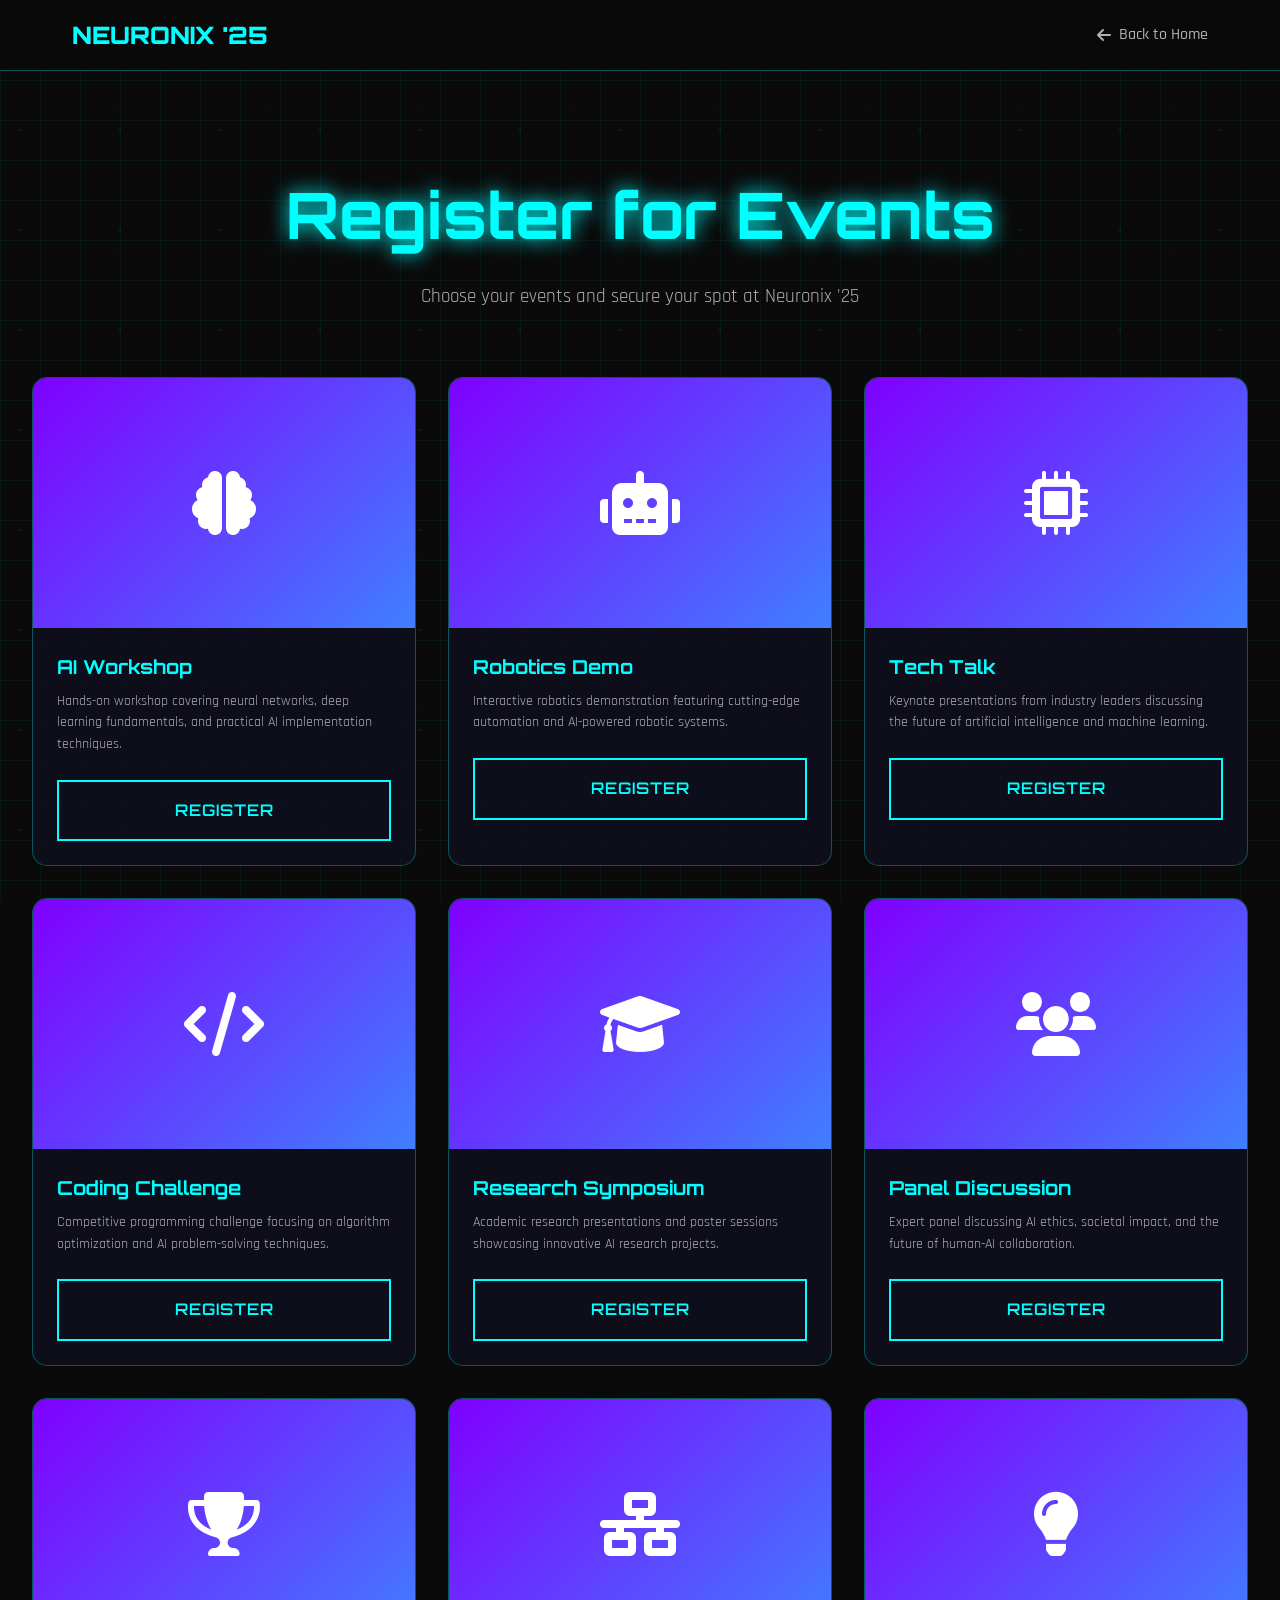
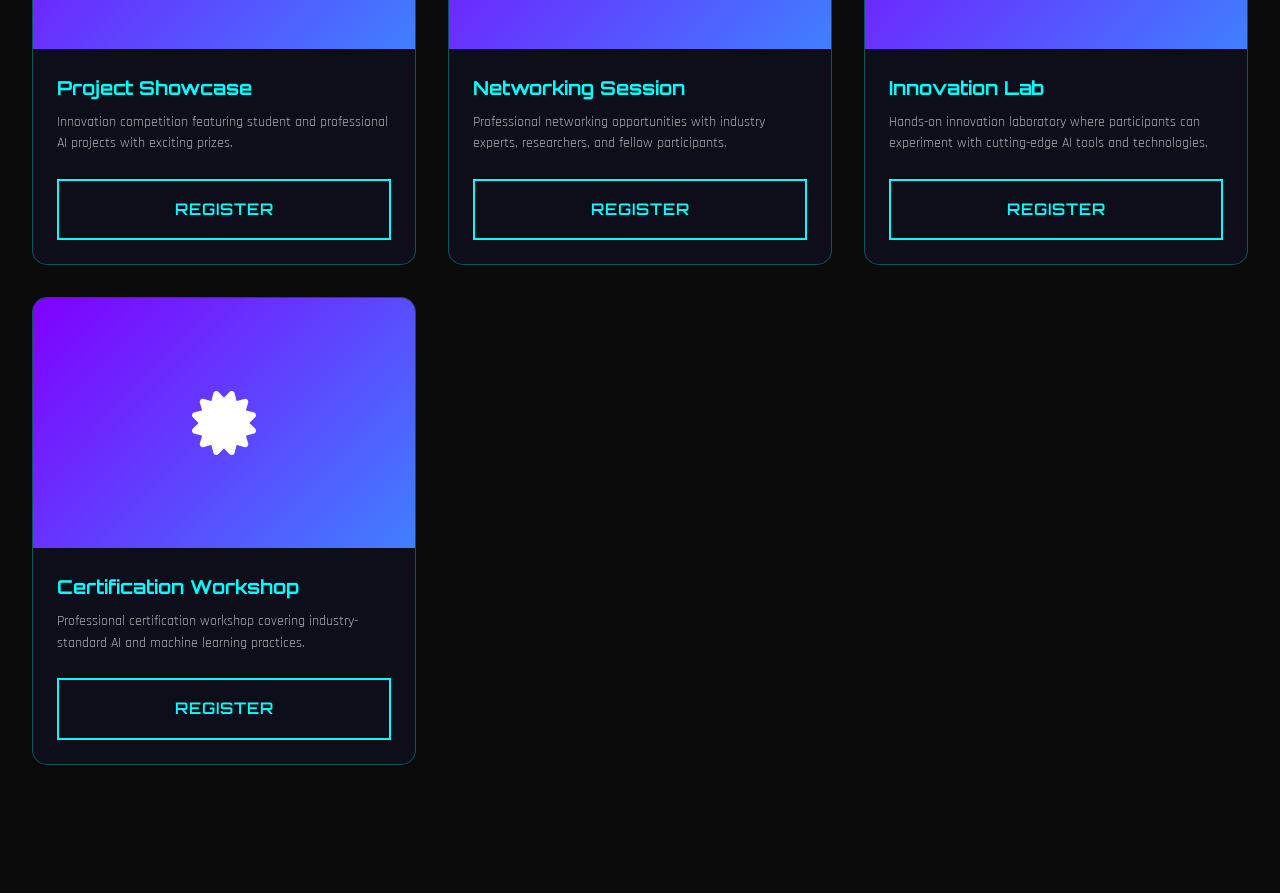
==== event-register.html @ 165e748a "fixed hero section, event, and schedule sectoin" ====
<!DOCTYPE html>
<html lang="en">
<head>
    <meta charset="UTF-8">
    <meta name="viewport" content="width=device-width, initial-scale=1.0">
    <title>Event Registration - Neuronix '25</title>
    <link href="https://fonts.googleapis.com/css2?family=Orbitron:wght@400;700;900&family=Rajdhani:wght@300;400;500;600;700&display=swap" rel="stylesheet">
    <link rel="stylesheet" href="https://cdnjs.cloudflare.com/ajax/libs/font-awesome/6.0.0/css/all.min.css">
    <style>
        /* CSS Custom Properties for Cyberpunk Theme */
        :root {
            --primary-cyan: #00ffff;
            --electric-blue: #0080ff;
            --neon-purple: #8000ff;
            --neon-green: #00ff80;
            --dark-bg: #0a0a0a;
            --darker-bg: #050505;
            --card-bg: rgba(16, 16, 32, 0.8);
            --border-glow: rgba(0, 255, 255, 0.3);
            --text-primary: #ffffff;
            --text-secondary: #b0b0b0;
            --font-primary: 'Orbitron', monospace;
            --font-secondary: 'Rajdhani', sans-serif;
        }

        /* Reset and Base Styles */
        * {
            margin: 0;
            padding: 0;
            box-sizing: border-box;
        }

        body {
            font-family: var(--font-secondary);
            background: var(--dark-bg);
            color: var(--text-primary);
            line-height: 1.6;
            overflow-x: hidden;
            min-height: 100vh;
        }

        /* Background Animation */
        .bg-animation {
            position: fixed;
            top: 0;
            left: 0;
            width: 100%;
            height: 100%;
            z-index: -1;
            pointer-events: none;
            background: 
                radial-gradient(circle at 20% 30%, rgba(0, 255, 255, 0.1) 1px, transparent 1px),
                radial-gradient(circle at 80% 70%, rgba(128, 0, 255, 0.1) 1px, transparent 1px),
                linear-gradient(90deg, rgba(0, 255, 255, 0.05) 1px, transparent 1px),
                linear-gradient(rgba(0, 255, 255, 0.05) 1px, transparent 1px);
            background-size: 100px 100px, 150px 150px, 40px 40px, 40px 40px;
            animation: bgPulse 4s ease-in-out infinite;
        }

        @keyframes bgPulse {
            0%, 100% { opacity: 0.3; }
            50% { opacity: 0.7; }
        }

        /* Navigation Bar */
        .navbar {
            position: fixed;
            top: 0;
            width: 100%;
            background: rgba(10, 10, 10, 0.95);
            backdrop-filter: blur(10px);
            border-bottom: 1px solid var(--border-glow);
            z-index: 1000;
            padding: 1rem 0;
        }

        .nav-container {
            max-width: 1200px;
            margin: 0 auto;
            display: flex;
            justify-content: space-between;
            align-items: center;
            padding: 0 2rem;
        }

        .nav-logo {
            font-family: var(--font-primary);
            font-size: 1.5rem;
            font-weight: 900;
            color: var(--primary-cyan);
            text-decoration: none;
        }

        .nav-back {
            color: var(--text-secondary);
            text-decoration: none;
            font-weight: 500;
            transition: all 0.3s ease;
            display: flex;
            align-items: center;
            gap: 0.5rem;
        }

        .nav-back:hover {
            color: var(--primary-cyan);
            text-shadow: 0 0 10px var(--primary-cyan);
        }

        /* Main Content */
        .main-content {
            padding-top: 100px;
            min-height: 100vh;
        }

        .event-register-section {
            padding: 4rem 2rem;
            max-width: 1400px;
            margin: 0 auto;
        }

        .page-title {
            text-align: center;
            font-family: var(--font-primary);
            font-size: clamp(2.5rem, 6vw, 4rem);
            color: var(--primary-cyan);
            margin-bottom: 1rem;
            text-shadow: 0 0 20px var(--primary-cyan);
        }

        .page-subtitle {
            text-align: center;
            font-size: 1.2rem;
            color: var(--text-secondary);
            margin-bottom: 4rem;
        }

        /* Event Grid */
        .events-grid {
            display: grid;
            grid-template-columns: repeat(auto-fit, minmax(300px, 1fr));
            gap: 2rem;
            margin-bottom: 4rem;
        }

        /* Event Card */
        .event-card {
            background: var(--card-bg);
            border: 1px solid var(--border-glow);
            border-radius: 15px;
            overflow: hidden;
            transition: all 0.3s ease;
            position: relative;
        }

        .event-card:hover {
            transform: translateY(-10px) scale(1.02);
            box-shadow: 0 20px 40px rgba(0, 255, 255, 0.3);
            border-color: var(--primary-cyan);
        }

        .event-card::before {
            content: '';
            position: absolute;
            top: 0;
            left: 0;
            right: 0;
            bottom: 0;
            background: linear-gradient(135deg, transparent, rgba(0, 255, 255, 0.1), transparent);
            opacity: 0;
            transition: opacity 0.3s ease;
            pointer-events: none;
        }

        .event-card:hover::before {
            opacity: 1;
        }

        .event-image {
            width: 100%;
            height: 250px;
            background: linear-gradient(135deg, var(--neon-purple), var(--primary-cyan));
            display: flex;
            align-items: center;
            justify-content: center;
            color: var(--text-primary);
            font-size: 4rem;
            position: relative;
            overflow: hidden;
        }

        .event-image img {
            width: 100%;
            height: 100%;
            object-fit: cover;
            transition: transform 0.3s ease;
        }

        .event-card:hover .event-image img {
            transform: scale(1.1);
        }

        .event-placeholder {
            background: linear-gradient(135deg, var(--neon-purple), var(--primary-cyan), var(--neon-green));
            background-size: 400% 400%;
            animation: gradientShift 3s ease-in-out infinite;
        }

        @keyframes gradientShift {
            0%, 100% { background-position: 0% 50%; }
            50% { background-position: 100% 50%; }
        }

        .event-info {
            padding: 1.5rem;
        }

        .event-title {
            font-family: var(--font-primary);
            font-size: 1.2rem;
            color: var(--primary-cyan);
            margin-bottom: 0.5rem;
        }

        .event-description {
            color: var(--text-secondary);
            font-size: 0.9rem;
            margin-bottom: 1.5rem;
            line-height: 1.5;
        }

        /* Register Button */
        .register-btn {
            width: 100%;
            padding: 1rem;
            background: transparent;
            border: 2px solid var(--primary-cyan);
            color: var(--primary-cyan);
            font-family: var(--font-primary);
            font-weight: 600;
            text-transform: uppercase;
            letter-spacing: 1px;
            cursor: pointer;
            position: relative;
            overflow: hidden;
            transition: all 0.3s ease;
            text-decoration: none;
            display: block;
            text-align: center;
        }

        .register-btn:hover {
            color: var(--dark-bg);
            box-shadow: 0 0 20px var(--primary-cyan);
            text-shadow: none;
        }

        .register-btn::before {
            content: '';
            position: absolute;
            top: 0;
            left: -100%;
            width: 100%;
            height: 100%;
            background: linear-gradient(90deg, transparent, var(--primary-cyan), transparent);
            transition: left 0.5s ease;
        }

        .register-btn:hover::before {
            left: 100%;
        }

        .register-btn::after {
            content: '';
            position: absolute;
            top: 0;
            left: 0;
            width: 100%;
            height: 100%;
            background: var(--primary-cyan);
            z-index: -1;
            transform: scaleX(0);
            transform-origin: left;
            transition: transform 0.3s ease;
        }

        .register-btn:hover::after {
            transform: scaleX(1);
        }

        /* Responsive Design */
        @media (max-width: 768px) {
            .events-grid {
                grid-template-columns: 1fr;
                gap: 1.5rem;
            }

            .page-title {
                font-size: 2.5rem;
            }

            .event-register-section {
                padding: 2rem 1rem;
            }

            .nav-container {
                padding: 0 1rem;
            }
        }

        @media (min-width: 769px) and (max-width: 1024px) {
            .events-grid {
                grid-template-columns: repeat(2, 1fr);
            }
        }

        @media (min-width: 1025px) {
            .events-grid {
                grid-template-columns: repeat(3, 1fr);
            }
        }

        @media (min-width: 1400px) {
            .events-grid {
                grid-template-columns: repeat(4, 1fr);
            }
        }

        /* Additional Animations */
        .event-card {
            animation: fadeInUp 0.6s ease-out;
        }

        .event-card:nth-child(1) { animation-delay: 0.1s; }
        .event-card:nth-child(2) { animation-delay: 0.2s; }
        .event-card:nth-child(3) { animation-delay: 0.3s; }
        .event-card:nth-child(4) { animation-delay: 0.4s; }
        .event-card:nth-child(5) { animation-delay: 0.5s; }
        .event-card:nth-child(6) { animation-delay: 0.6s; }
        .event-card:nth-child(7) { animation-delay: 0.7s; }
        .event-card:nth-child(8) { animation-delay: 0.8s; }
        .event-card:nth-child(9) { animation-delay: 0.9s; }
        .event-card:nth-child(10) { animation-delay: 1.0s; }

        @keyframes fadeInUp {
            from {
                opacity: 0;
                transform: translateY(30px);
            }
            to {
                opacity: 1;
                transform: translateY(0);
            }
        }
    </style>
</head>
<body>
    <!-- Background Animation -->
    <div class="bg-animation"></div>

    <!-- Navigation -->
    <nav class="navbar">
        <div class="nav-container">
            <a href="index.html" class="nav-logo">NEURONIX '25</a>
            <a href="index.html" class="nav-back">
                <i class="fas fa-arrow-left"></i>
                Back to Home
            </a>
        </div>
    </nav>

    <!-- Main Content -->
    <main class="main-content">
        <section class="event-register-section">
            <h1 class="page-title">Register for Events</h1>
            <p class="page-subtitle">Choose your events and secure your spot at Neuronix '25</p>

            <div class="events-grid">
                <!-- Event Card 1 -->
                <div class="event-card">
                    <div class="event-image event-placeholder">
                        <i class="fas fa-brain"></i>
                    </div>
                    <div class="event-info">
                        <h3 class="event-title">AI Workshop</h3>
                        <p class="event-description">Hands-on workshop covering neural networks, deep learning fundamentals, and practical AI implementation techniques.</p>
                        <a href="https://forms.google.com/sample-workshop-form" target="_blank" class="register-btn">Register</a>
                    </div>
                </div>

                <!-- Event Card 2 -->
                <div class="event-card">
                    <div class="event-image event-placeholder">
                        <i class="fas fa-robot"></i>
                    </div>
                    <div class="event-info">
                        <h3 class="event-title">Robotics Demo</h3>
                        <p class="event-description">Interactive robotics demonstration featuring cutting-edge automation and AI-powered robotic systems.</p>
                        <a href="https://forms.google.com/sample-robotics-form" target="_blank" class="register-btn">Register</a>
                    </div>
                </div>

                <!-- Event Card 3 -->
                <div class="event-card">
                    <div class="event-image event-placeholder">
                        <i class="fas fa-microchip"></i>
                    </div>
                    <div class="event-info">
                        <h3 class="event-title">Tech Talk</h3>
                        <p class="event-description">Keynote presentations from industry leaders discussing the future of artificial intelligence and machine learning.</p>
                        <a href="https://forms.google.com/sample-techtalk-form" target="_blank" class="register-btn">Register</a>
                    </div>
                </div>

                <!-- Event Card 4 -->
                <div class="event-card">
                    <div class="event-image event-placeholder">
                        <i class="fas fa-code"></i>
                    </div>
                    <div class="event-info">
                        <h3 class="event-title">Coding Challenge</h3>
                        <p class="event-description">Competitive programming challenge focusing on algorithm optimization and AI problem-solving techniques.</p>
                        <a href="https://forms.google.com/sample-coding-form" target="_blank" class="register-btn">Register</a>
                    </div>
                </div>

                <!-- Event Card 5 -->
                <div class="event-card">
                    <div class="event-image event-placeholder">
                        <i class="fas fa-graduation-cap"></i>
                    </div>
                    <div class="event-info">
                        <h3 class="event-title">Research Symposium</h3>
                        <p class="event-description">Academic research presentations and poster sessions showcasing innovative AI research projects.</p>
                        <a href="https://forms.google.com/sample-research-form" target="_blank" class="register-btn">Register</a>
                    </div>
                </div>

                <!-- Event Card 6 -->
                <div class="event-card">
                    <div class="event-image event-placeholder">
                        <i class="fas fa-users"></i>
                    </div>
                    <div class="event-info">
                        <h3 class="event-title">Panel Discussion</h3>
                        <p class="event-description">Expert panel discussing AI ethics, societal impact, and the future of human-AI collaboration.</p>
                        <a href="https://forms.google.com/sample-panel-form" target="_blank" class="register-btn">Register</a>
                    </div>
                </div>

                <!-- Event Card 7 -->
                <div class="event-card">
                    <div class="event-image event-placeholder">
                        <i class="fas fa-trophy"></i>
                    </div>
                    <div class="event-info">
                        <h3 class="event-title">Project Showcase</h3>
                        <p class="event-description">Innovation competition featuring student and professional AI projects with exciting prizes.</p>
                        <a href="https://forms.google.com/sample-showcase-form" target="_blank" class="register-btn">Register</a>
                    </div>
                </div>

                <!-- Event Card 8 -->
                <div class="event-card">
                    <div class="event-image event-placeholder">
                        <i class="fas fa-network-wired"></i>
                    </div>
                    <div class="event-info">
                        <h3 class="event-title">Networking Session</h3>
                        <p class="event-description">Professional networking opportunities with industry experts, researchers, and fellow participants.</p>
                        <a href="https://forms.google.com/sample-networking-form" target="_blank" class="register-btn">Register</a>
                    </div>
                </div>

                <!-- Event Card 9 -->
                <div class="event-card">
                    <div class="event-image event-placeholder">
                        <i class="fas fa-lightbulb"></i>
                    </div>
                    <div class="event-info">
                        <h3 class="event-title">Innovation Lab</h3>
                        <p class="event-description">Hands-on innovation laboratory where participants can experiment with cutting-edge AI tools and technologies.</p>
                        <a href="https://forms.google.com/sample-innovation-form" target="_blank" class="register-btn">Register</a>
                    </div>
                </div>

                <!-- Event Card 10 -->
                <div class="event-card">
                    <div class="event-image event-placeholder">
                        <i class="fas fa-certificate"></i>
                    </div>
                    <div class="event-info">
                        <h3 class="event-title">Certification Workshop</h3>
                        <p class="event-description">Professional certification workshop covering industry-standard AI and machine learning practices.</p>
                        <a href="https://forms.google.com/sample-certification-form" target="_blank" class="register-btn">Register</a>
                    </div>
                </div>
            </div>
        </section>
    </main>
</body>
</html>
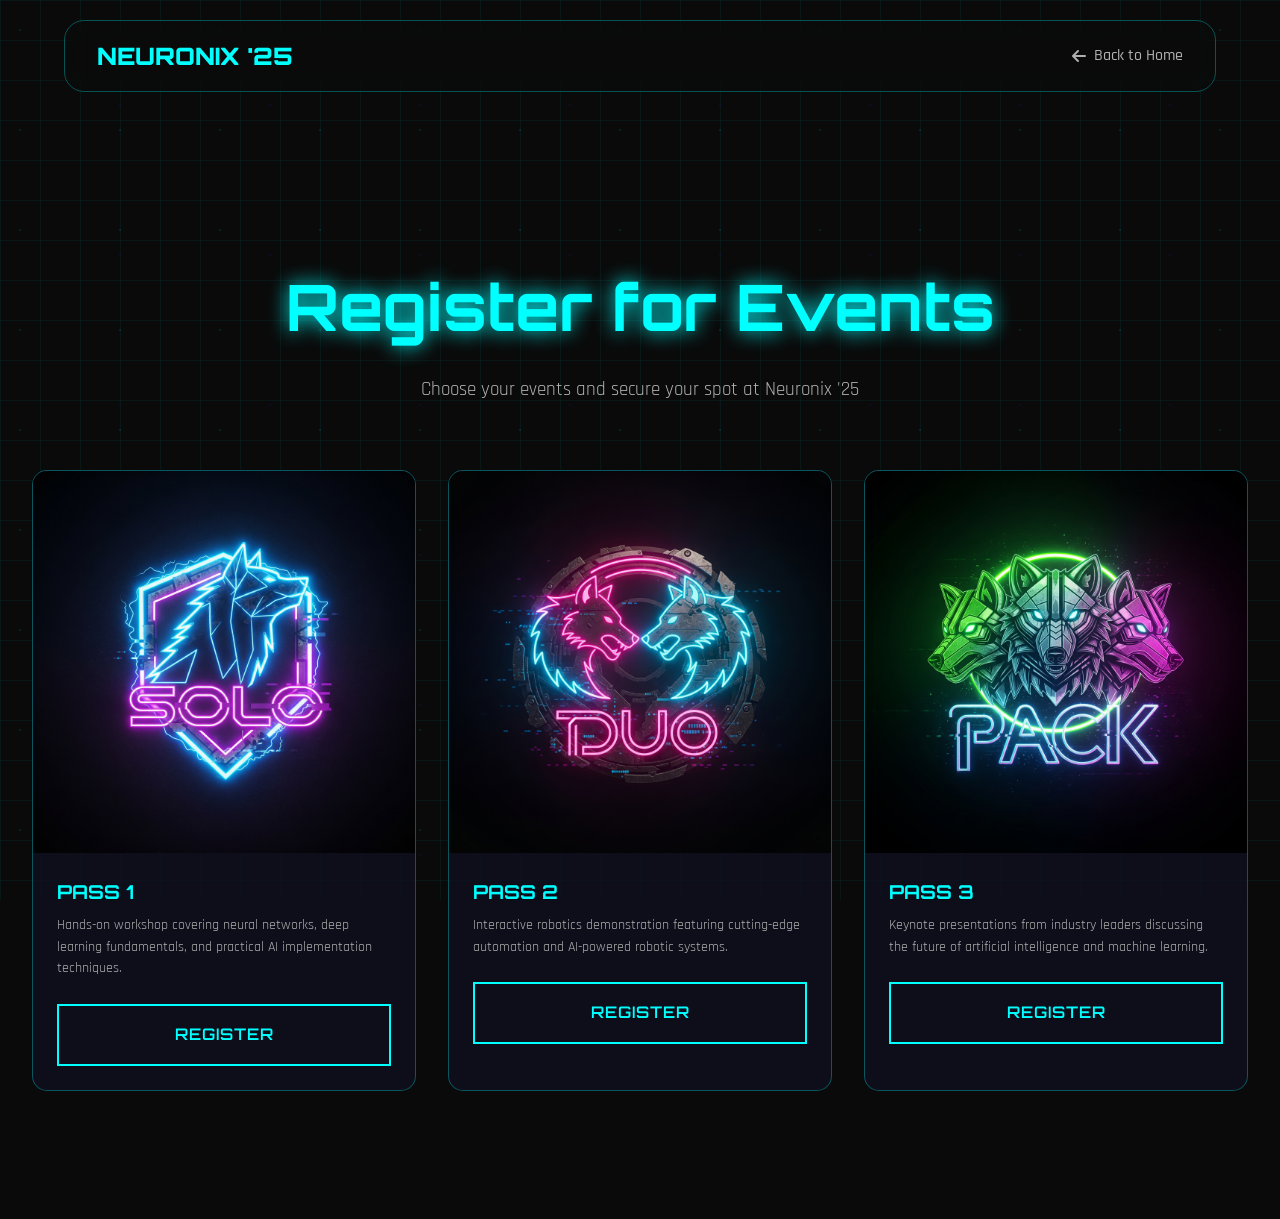
==== commit 388869ef: "some changes" ====
--- a/event-register.html
+++ b/event-register.html
@@ -64,14 +64,26 @@
 
         /* Navigation Bar */
         .navbar {
-            position: fixed;
+            /* position: fixed;
             top: 0;
             width: 100%;
             background: rgba(10, 10, 10, 0.95);
             backdrop-filter: blur(10px);
             border-bottom: 1px solid var(--border-glow);
             z-index: 1000;
+            padding: 1rem 0; */
+            position: absolute;
+            position: sticky;
+            top: 10px;
+            width: 90%;
+            left: 5%;
+            backdrop-filter: blur(10px);
+            -webkit-backdrop-filter: blur(10px);
+            border: 1px solid var(--border-glow);
+            z-index: 1000;
             padding: 1rem 0;
+            margin-top: 20px;
+            border-radius: 20px;
         }
 
         .nav-container {
@@ -177,7 +189,7 @@
 
         .event-image {
             width: 100%;
-            height: 250px;
+            /* height: 250px; */
             background: linear-gradient(135deg, var(--neon-purple), var(--primary-cyan));
             display: flex;
             align-items: center;
@@ -319,11 +331,11 @@
             }
         }
 
-        @media (min-width: 1400px) {
+        /* @media (min-width: 1400px) {
             .events-grid {
                 grid-template-columns: repeat(4, 1fr);
             }
-        }
+        } */
 
         /* Additional Animations */
         .event-card {
@@ -354,13 +366,19 @@
     </style>
 </head>
 <body>
+    <iframe src="music.html" allow="autoplay" style="display: none;"></iframe>
+    <audio id="hoverSound" src="assets/audio/bubble.mp3" preload="auto"></audio>
+
     <!-- Background Animation -->
     <div class="bg-animation"></div>
 
     <!-- Navigation -->
     <nav class="navbar">
         <div class="nav-container">
-            <a href="index.html" class="nav-logo">NEURONIX '25</a>
+            <a href="index.html" class="nav-logo ">
+                NEURONIX '25
+                <!-- <img src="assets/image/logo.png" alt="" width="150px"> -->
+            </a>
             <a href="index.html" class="nav-back">
                 <i class="fas fa-arrow-left"></i>
                 Back to Home
@@ -378,10 +396,11 @@
                 <!-- Event Card 1 -->
                 <div class="event-card">
                     <div class="event-image event-placeholder">
-                        <i class="fas fa-brain"></i>
-                    </div>
-                    <div class="event-info">
-                        <h3 class="event-title">AI Workshop</h3>
+                        <!-- <i class="fas fa-brain"></i> -->
+                         <img src="assets/image/solo.jpeg" alt="">
+                    </div>
+                    <div class="event-info">
+                        <h3 class="event-title">PASS 1</h3>
                         <p class="event-description">Hands-on workshop covering neural networks, deep learning fundamentals, and practical AI implementation techniques.</p>
                         <a href="https://forms.google.com/sample-workshop-form" target="_blank" class="register-btn">Register</a>
                     </div>
@@ -390,10 +409,12 @@
                 <!-- Event Card 2 -->
                 <div class="event-card">
                     <div class="event-image event-placeholder">
-                        <i class="fas fa-robot"></i>
-                    </div>
-                    <div class="event-info">
-                        <h3 class="event-title">Robotics Demo</h3>
+                        <!-- <i class="fas fa-robot"></i> -->
+                         <img src="assets/image/duo.jpeg" alt="pack" width="100px">
+
+                    </div>
+                    <div class="event-info">
+                        <h3 class="event-title">PASS 2</h3>
                         <p class="event-description">Interactive robotics demonstration featuring cutting-edge automation and AI-powered robotic systems.</p>
                         <a href="https://forms.google.com/sample-robotics-form" target="_blank" class="register-btn">Register</a>
                     </div>
@@ -402,17 +423,19 @@
                 <!-- Event Card 3 -->
                 <div class="event-card">
                     <div class="event-image event-placeholder">
-                        <i class="fas fa-microchip"></i>
-                    </div>
-                    <div class="event-info">
-                        <h3 class="event-title">Tech Talk</h3>
+                        <!-- <i class="fas fa-microchip"></i> -->
+                         <img src="assets/image/pack.jpeg" alt="pack">
+
+                    </div>
+                    <div class="event-info">
+                        <h3 class="event-title">PASS 3</h3>
                         <p class="event-description">Keynote presentations from industry leaders discussing the future of artificial intelligence and machine learning.</p>
                         <a href="https://forms.google.com/sample-techtalk-form" target="_blank" class="register-btn">Register</a>
                     </div>
                 </div>
 
                 <!-- Event Card 4 -->
-                <div class="event-card">
+                <!-- <div class="event-card">
                     <div class="event-image event-placeholder">
                         <i class="fas fa-code"></i>
                     </div>
@@ -421,10 +444,10 @@
                         <p class="event-description">Competitive programming challenge focusing on algorithm optimization and AI problem-solving techniques.</p>
                         <a href="https://forms.google.com/sample-coding-form" target="_blank" class="register-btn">Register</a>
                     </div>
-                </div>
+                </div> -->
 
                 <!-- Event Card 5 -->
-                <div class="event-card">
+                <!-- <div class="event-card">
                     <div class="event-image event-placeholder">
                         <i class="fas fa-graduation-cap"></i>
                     </div>
@@ -433,10 +456,10 @@
                         <p class="event-description">Academic research presentations and poster sessions showcasing innovative AI research projects.</p>
                         <a href="https://forms.google.com/sample-research-form" target="_blank" class="register-btn">Register</a>
                     </div>
-                </div>
+                </div> -->
 
                 <!-- Event Card 6 -->
-                <div class="event-card">
+                <!-- <div class="event-card">
                     <div class="event-image event-placeholder">
                         <i class="fas fa-users"></i>
                     </div>
@@ -445,10 +468,10 @@
                         <p class="event-description">Expert panel discussing AI ethics, societal impact, and the future of human-AI collaboration.</p>
                         <a href="https://forms.google.com/sample-panel-form" target="_blank" class="register-btn">Register</a>
                     </div>
-                </div>
+                </div> -->
 
                 <!-- Event Card 7 -->
-                <div class="event-card">
+                <!-- <div class="event-card">
                     <div class="event-image event-placeholder">
                         <i class="fas fa-trophy"></i>
                     </div>
@@ -457,10 +480,10 @@
                         <p class="event-description">Innovation competition featuring student and professional AI projects with exciting prizes.</p>
                         <a href="https://forms.google.com/sample-showcase-form" target="_blank" class="register-btn">Register</a>
                     </div>
-                </div>
+                </div> -->
 
                 <!-- Event Card 8 -->
-                <div class="event-card">
+                <!-- <div class="event-card">
                     <div class="event-image event-placeholder">
                         <i class="fas fa-network-wired"></i>
                     </div>
@@ -469,10 +492,10 @@
                         <p class="event-description">Professional networking opportunities with industry experts, researchers, and fellow participants.</p>
                         <a href="https://forms.google.com/sample-networking-form" target="_blank" class="register-btn">Register</a>
                     </div>
-                </div>
+                </div> -->
 
                 <!-- Event Card 9 -->
-                <div class="event-card">
+                <!-- <div class="event-card">
                     <div class="event-image event-placeholder">
                         <i class="fas fa-lightbulb"></i>
                     </div>
@@ -481,10 +504,10 @@
                         <p class="event-description">Hands-on innovation laboratory where participants can experiment with cutting-edge AI tools and technologies.</p>
                         <a href="https://forms.google.com/sample-innovation-form" target="_blank" class="register-btn">Register</a>
                     </div>
-                </div>
+                </div> -->
 
                 <!-- Event Card 10 -->
-                <div class="event-card">
+                <!-- <div class="event-card">
                     <div class="event-image event-placeholder">
                         <i class="fas fa-certificate"></i>
                     </div>
@@ -493,9 +516,24 @@
                         <p class="event-description">Professional certification workshop covering industry-standard AI and machine learning practices.</p>
                         <a href="https://forms.google.com/sample-certification-form" target="_blank" class="register-btn">Register</a>
                     </div>
-                </div>
+                </div> -->
             </div>
         </section>
     </main>
+
+    <script>
+    const hoverSound = document.getElementById("hoverSound");
+
+    document.querySelectorAll(".event-card").forEach(card => {
+        card.addEventListener("mouseenter", () => {
+            if (hoverSound) {
+                hoverSound.currentTime = 0;
+                hoverSound.volume = 0.2; // very low volume
+                hoverSound.play().catch(() => {}); // Avoid error if autoplay blocked
+            }
+        });
+    });
+</script>
+
 </body>
 </html>
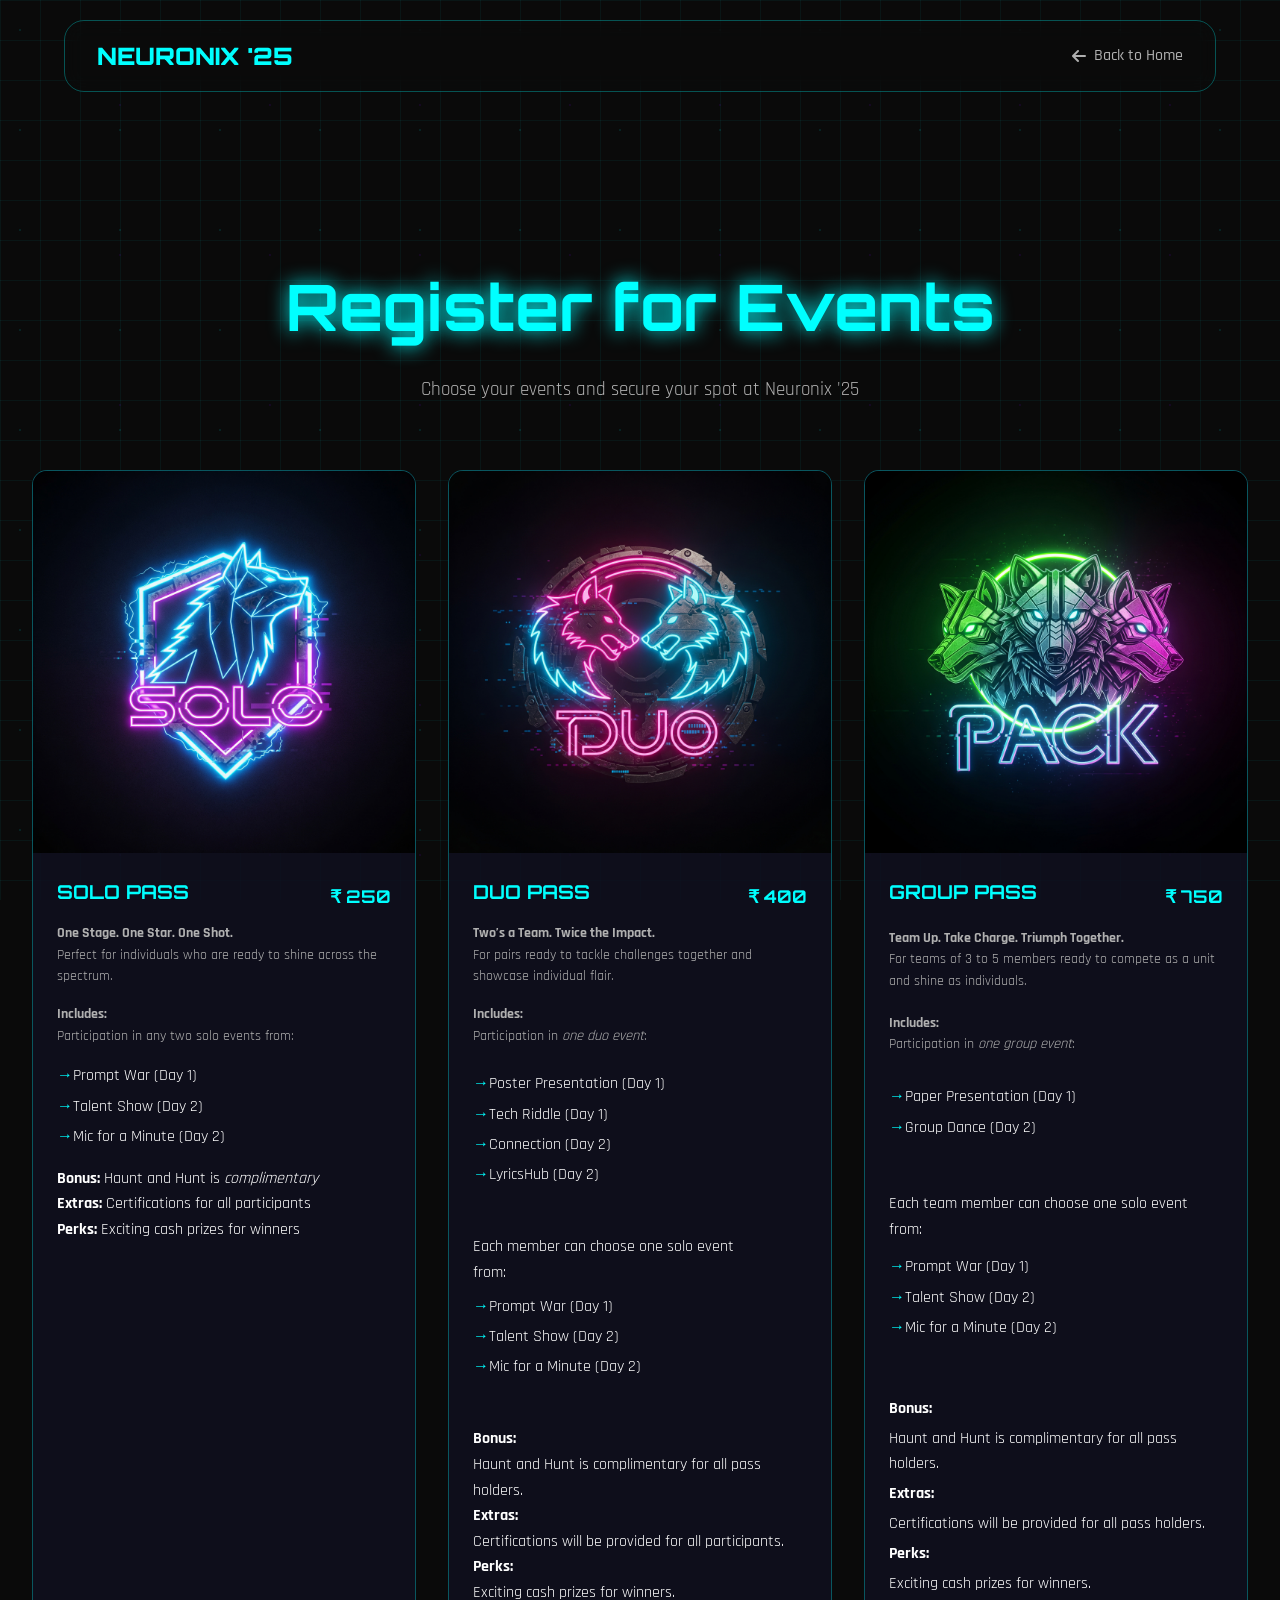
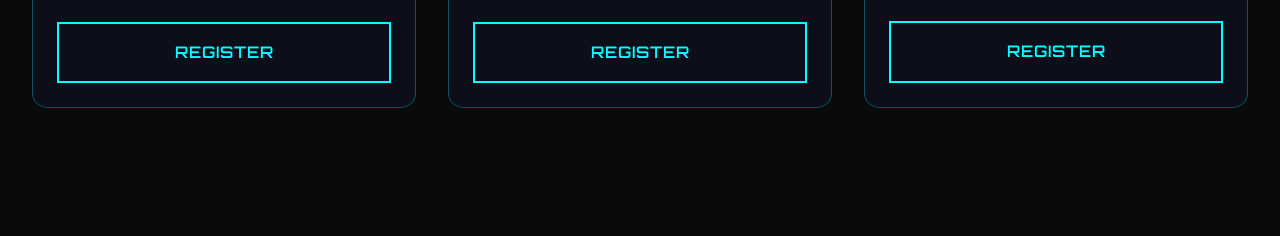
==== commit 72836826: "event card fix" ====
--- a/event-register.html
+++ b/event-register.html
@@ -156,6 +156,9 @@
 
         /* Event Card */
         .event-card {
+            display: flex;
+    flex-direction: column;
+
             background: var(--card-bg);
             border: 1px solid var(--border-glow);
             border-radius: 15px;
@@ -223,9 +226,21 @@
         }
 
         .event-info {
+            display: flex;
+            flex-direction: column;
+            justify-content: space-between;
+            flex: 1;
             padding: 1.5rem;
         }
-
+        .event-content {
+            flex-grow: 1;
+        }
+        .event-title-row {
+            display: flex;
+            justify-content: space-between;
+            align-items: center;
+            margin-bottom: 0.5rem;
+        }
         .event-title {
             font-family: var(--font-primary);
             font-size: 1.2rem;
@@ -233,11 +248,39 @@
             margin-bottom: 0.5rem;
         }
 
+        .event-price {
+            font-family: var(--font-primary);
+            font-size: 1.1rem;
+            color: var(--primary-cyan);
+            font-weight: bold;
+        }
+
         .event-description {
             color: var(--text-secondary);
             font-size: 0.9rem;
-            margin-bottom: 1.5rem;
+            margin-bottom: 1rem;
             line-height: 1.5;
+        }
+        
+
+        .event-description-list {
+            list-style: none;
+            padding-left: 0;
+            margin-top: 0.5rem;
+            margin-bottom: 1rem;
+        }
+
+        .event-description-list li {
+            margin-bottom: 0.3rem;
+            padding-left: 1rem;
+            position: relative;
+        }
+
+        .event-description-list li::before {
+            content: "→";
+            position: absolute;
+            left: 0;
+            color: var(--primary-cyan);
         }
 
         /* Register Button */
@@ -258,6 +301,7 @@
             text-decoration: none;
             display: block;
             text-align: center;
+            margin-top: 1rem;
         }
 
         .register-btn:hover {
@@ -363,6 +407,8 @@
                 transform: translateY(0);
             }
         }
+
+
     </style>
 </head>
 <body>
@@ -396,43 +442,116 @@
                 <!-- Event Card 1 -->
                 <div class="event-card">
                     <div class="event-image event-placeholder">
-                        <!-- <i class="fas fa-brain"></i> -->
-                         <img src="assets/image/solo.jpeg" alt="">
-                    </div>
-                    <div class="event-info">
-                        <h3 class="event-title">PASS 1</h3>
-                        <p class="event-description">Hands-on workshop covering neural networks, deep learning fundamentals, and practical AI implementation techniques.</p>
+                        <img src="assets/image/solo.jpeg" alt="Solo Pass">
+                    </div>
+                    <div class="event-info">
+                        <div class="event-content">
+                            <div class="event-title-row">
+                                <h3 class="event-title">SOLO PASS</h3>
+                                <span class="event-price">₹ 250</span>
+                            </div>
+                            <p class="event-description">
+                                <strong>One Stage. One Star. One Shot.</strong><br>
+                                Perfect for individuals who are ready to shine across the spectrum.
+                            </p>
+                            <p class="event-description">
+                            <strong>Includes:</strong><br>
+
+                                Participation in any two solo events from:
+                                <ul class="event-description-list">
+                                    <li>Prompt War (Day 1)</li>
+                                    <li>Talent Show (Day 2)</li>
+                                    <li>Mic for a Minute (Day 2)</li>
+                                </ul>
+                                <strong>Bonus:</strong> Haunt and Hunt is <em>complimentary</em><br>
+                                <strong>Extras:</strong> Certifications for all participants<br>
+                                <strong>Perks:</strong> Exciting cash prizes for winners
+                            </p>
+                        </div>
                         <a href="https://forms.google.com/sample-workshop-form" target="_blank" class="register-btn">Register</a>
                     </div>
                 </div>
+
+
 
                 <!-- Event Card 2 -->
                 <div class="event-card">
                     <div class="event-image event-placeholder">
-                        <!-- <i class="fas fa-robot"></i> -->
-                         <img src="assets/image/duo.jpeg" alt="pack" width="100px">
-
-                    </div>
-                    <div class="event-info">
-                        <h3 class="event-title">PASS 2</h3>
-                        <p class="event-description">Interactive robotics demonstration featuring cutting-edge automation and AI-powered robotic systems.</p>
-                        <a href="https://forms.google.com/sample-robotics-form" target="_blank" class="register-btn">Register</a>
+                        <img src="assets/image/duo.jpeg" alt="Duo Pass">
+                    </div>
+                    <div class="event-info">
+                        <div class="event-title-row">
+                                <h3 class="event-title">DUO PASS</h3>
+                                <span class="event-price">₹ 400</span>
+                        </div>
+                        <p class="event-description">
+                            <strong>Two’s a Team. Twice the Impact.</strong><br>
+                            For pairs ready to tackle challenges together and showcase individual flair.
+                        </p>
+                        <p class="event-description">
+                            <strong>Includes:</strong><br>
+                            Participation in <em>one duo event</em>:
+                            <ul class="event-description-list">
+                                <li> Poster Presentation (Day 1)</li>
+                                <li> Tech Riddle (Day 1)</li>
+                                <li> Connection (Day 2)</li>
+                                <li> LyricsHub (Day 2)</li>
+                            </ul>
+                            <br>
+                            Each member can choose one solo event <br> from:
+                            <ul class="event-description-list">
+                                <li> Prompt War (Day 1)</li>
+                                <li> Talent Show (Day 2)</li>
+                                <li> Mic for a Minute (Day 2)</li>
+                            </ul>
+                            <br>
+                            <strong>Bonus:</strong> Haunt and Hunt is complimentary for all pass holders.<br>
+                            <strong>Extras:</strong> Certifications will be provided for all participants.<br>
+                            <strong>Perks:</strong> Exciting cash prizes for winners.
+                        </p>
+                        <a href="https://forms.google.com/sample-duo-form" target="_blank" class="register-btn">Register</a>
                     </div>
                 </div>
+
+
 
                 <!-- Event Card 3 -->
                 <div class="event-card">
                     <div class="event-image event-placeholder">
-                        <!-- <i class="fas fa-microchip"></i> -->
-                         <img src="assets/image/pack.jpeg" alt="pack">
-
-                    </div>
-                    <div class="event-info">
-                        <h3 class="event-title">PASS 3</h3>
-                        <p class="event-description">Keynote presentations from industry leaders discussing the future of artificial intelligence and machine learning.</p>
-                        <a href="https://forms.google.com/sample-techtalk-form" target="_blank" class="register-btn">Register</a>
+                        <img src="assets/image/pack.jpeg" alt="Group Pass">
+                    </div>
+                    <div class="event-info">
+                        <div class="event-title-row">
+                                <h3 class="event-title">GROUP PASS</h3>
+                                <span class="event-price">₹ 750</span>
+                            </div>
+                        <p class="event-description">
+                            <strong>Team Up. Take Charge. Triumph Together.</strong><br>
+                            For teams of 3 to 5 members ready to compete as a unit and shine as individuals.
+                        </p>
+                        <p class="event-description">
+                            <strong>Includes:</strong><br>
+                            Participation in <em>one group event</em>:
+                            <ul class="event-description-list">
+                                <li> Paper Presentation (Day 1)</li>
+                                <li> Group Dance (Day 2)</li>
+                            </ul>
+                            <br>
+                            Each team member can choose one solo event from:
+                            <ul class="event-description-list">
+                                <li> Prompt War (Day 1)</li>
+                                <li> Talent Show (Day 2)</li>
+                                <li> Mic for a Minute (Day 2)</li>
+                            </ul>
+                            <br>
+                            <strong>Bonus:</strong> Haunt and Hunt is complimentary for all pass holders.<br>
+                            <strong>Extras:</strong> Certifications will be provided for all pass holders.<br>
+                            <strong>Perks:</strong> Exciting cash prizes for winners.
+                        </p>
+                        <a href="https://forms.google.com/sample-group-form" target="_blank" class="register-btn">Register</a>
                     </div>
                 </div>
+
 
                 <!-- Event Card 4 -->
                 <!-- <div class="event-card">
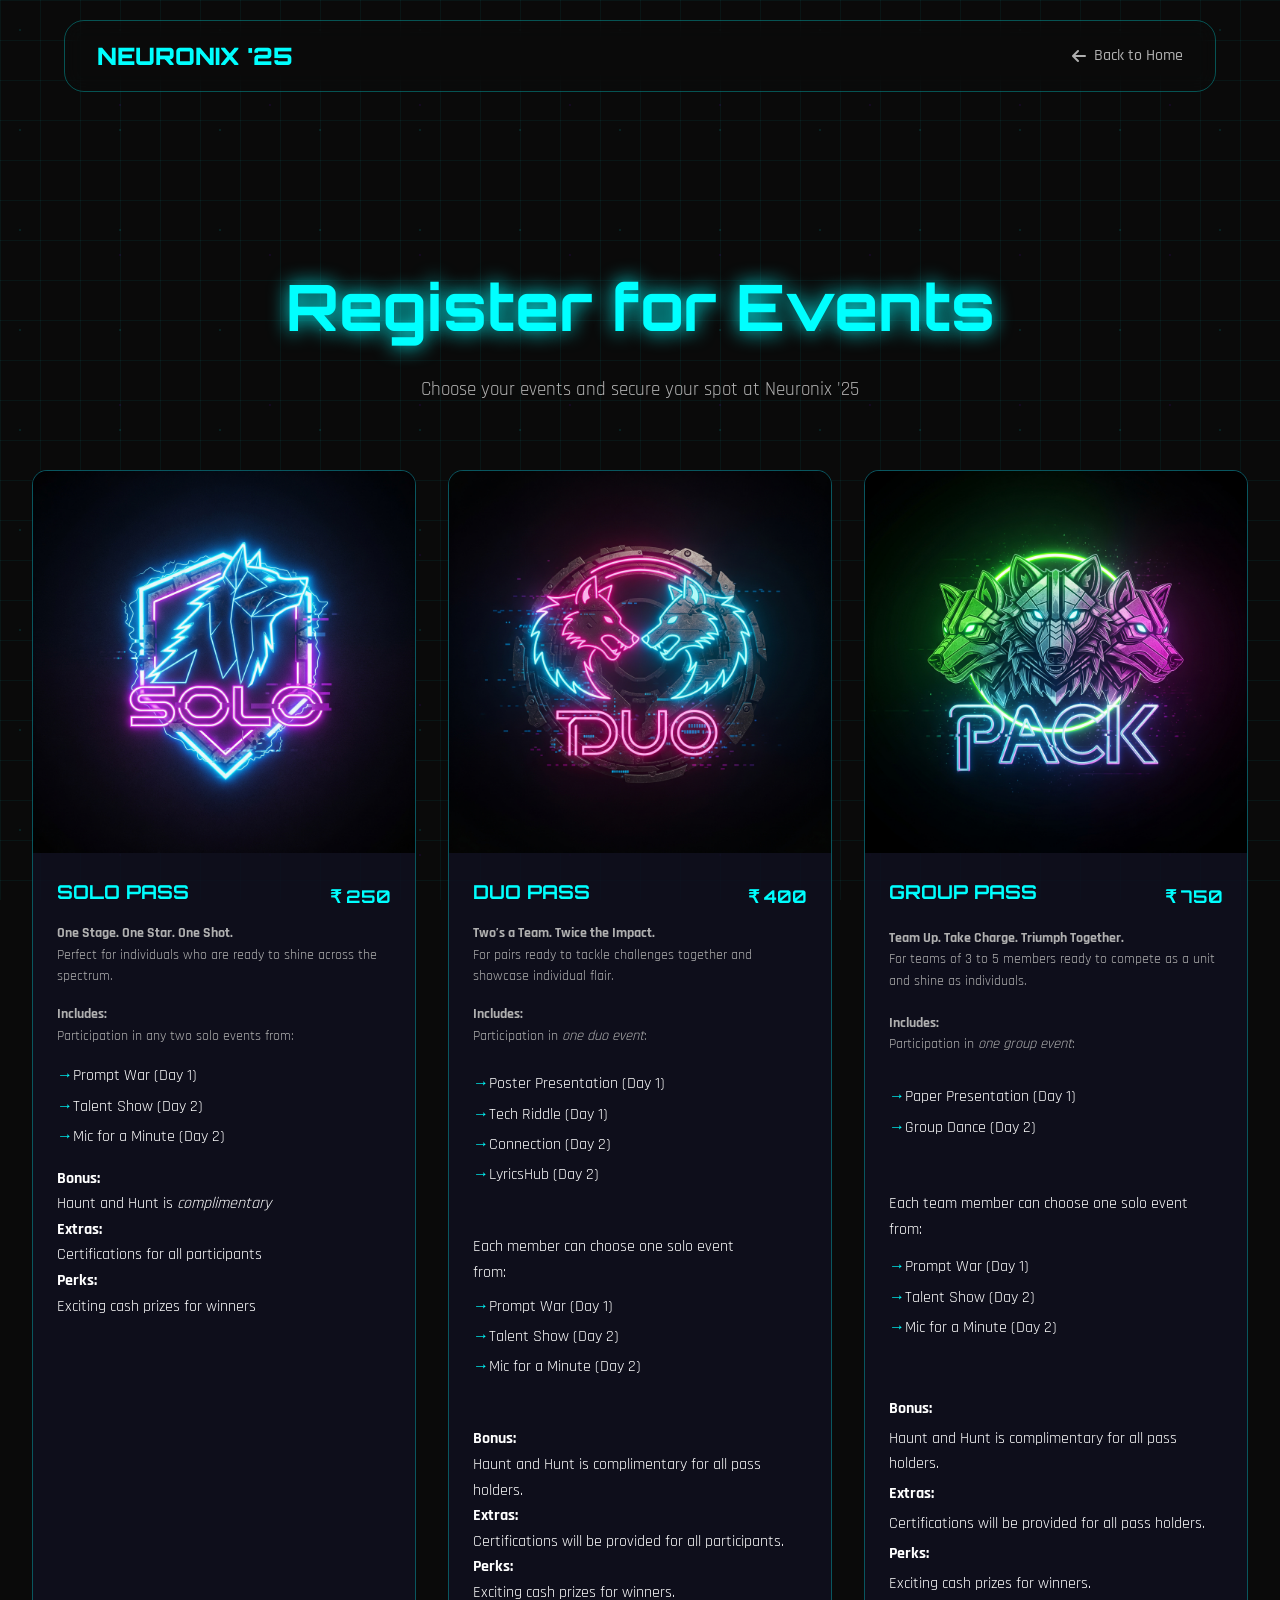
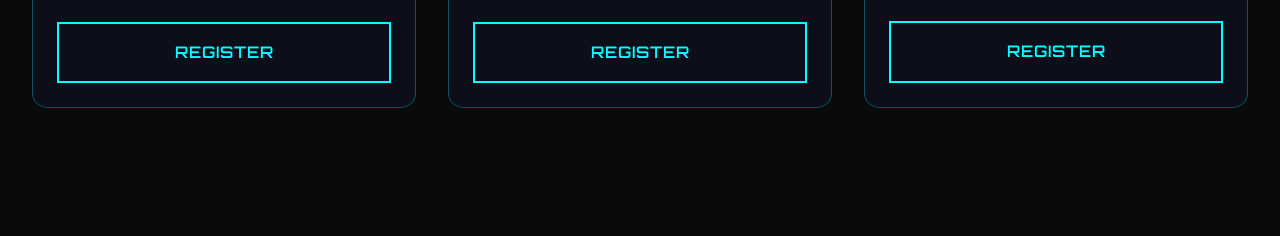
==== commit ed7cb335: "forms added" ====
--- a/event-register.html
+++ b/event-register.html
@@ -463,12 +463,12 @@
                                     <li>Talent Show (Day 2)</li>
                                     <li>Mic for a Minute (Day 2)</li>
                                 </ul>
-                                <strong>Bonus:</strong> Haunt and Hunt is <em>complimentary</em><br>
-                                <strong>Extras:</strong> Certifications for all participants<br>
-                                <strong>Perks:</strong> Exciting cash prizes for winners
+                                <strong>Bonus:</strong> <br> Haunt and Hunt is <em>complimentary</em><br>
+                                <strong>Extras:</strong> <br> Certifications for all participants<br>
+                                <strong>Perks:</strong> <br>Exciting cash prizes for winners
                             </p>
                         </div>
-                        <a href="https://forms.google.com/sample-workshop-form" target="_blank" class="register-btn">Register</a>
+                        <a href="https://docs.google.com/forms/d/e/1FAIpQLScDPmtTOeiL_0HF9el4b2gYz-6DaLyHuUqFEt3wPKlmzlTS9A/viewform?usp=dialog" target="_blank" class="register-btn">Register</a>
                     </div>
                 </div>
 
@@ -509,7 +509,7 @@
                             <strong>Extras:</strong> Certifications will be provided for all participants.<br>
                             <strong>Perks:</strong> Exciting cash prizes for winners.
                         </p>
-                        <a href="https://forms.google.com/sample-duo-form" target="_blank" class="register-btn">Register</a>
+                        <a href="https://docs.google.com/forms/d/e/1FAIpQLSfxlf_Uzuu_Go874bfV0gD76E8JhsPLPfepCSWhLpuZl6uqGA/viewform?usp=dialog" target="_blank" class="register-btn">Register</a>
                     </div>
                 </div>
 
@@ -548,7 +548,7 @@
                             <strong>Extras:</strong> Certifications will be provided for all pass holders.<br>
                             <strong>Perks:</strong> Exciting cash prizes for winners.
                         </p>
-                        <a href="https://forms.google.com/sample-group-form" target="_blank" class="register-btn">Register</a>
+                        <a href="https://docs.google.com/forms/d/e/1FAIpQLSeC7R35BqlDrLmJDz_2NF1g5pAliZMxmkLrBjA001-ItAM2Vg/viewform?usp=dialog" target="_blank" class="register-btn">Register</a>
                     </div>
                 </div>
 
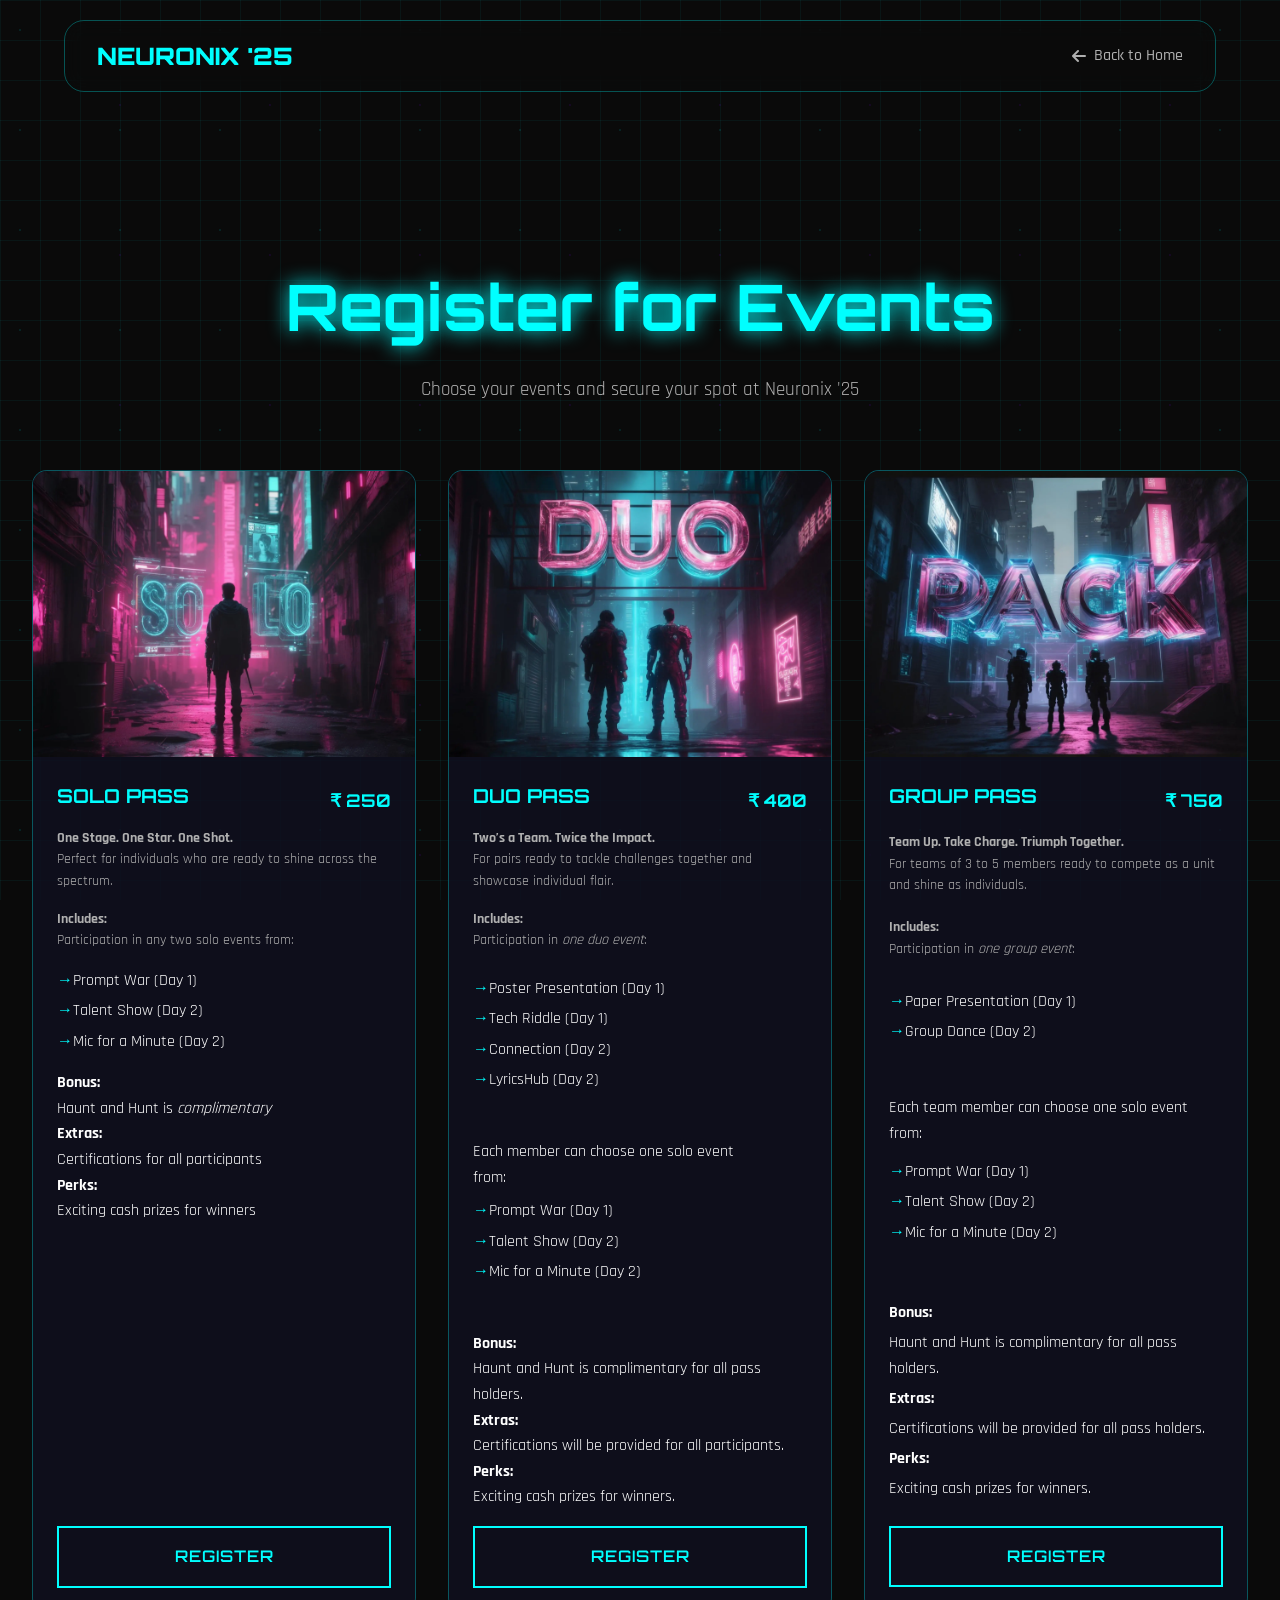
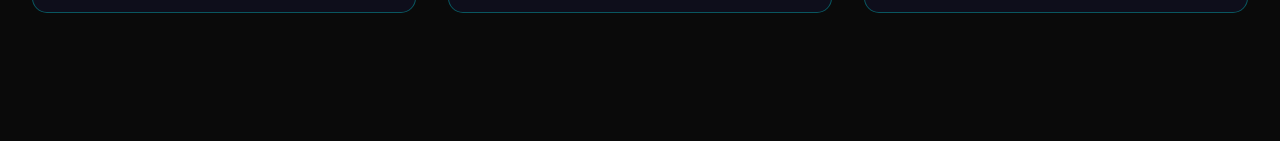
==== commit 47b3975a: "footer fixed" ====
--- a/event-register.html
+++ b/event-register.html
@@ -442,7 +442,7 @@
                 <!-- Event Card 1 -->
                 <div class="event-card">
                     <div class="event-image event-placeholder">
-                        <img src="assets/image/solo.jpeg" alt="Solo Pass">
+                        <img src="assets/image/1/solo.webp" alt="Solo Pass">
                     </div>
                     <div class="event-info">
                         <div class="event-content">
@@ -477,7 +477,7 @@
                 <!-- Event Card 2 -->
                 <div class="event-card">
                     <div class="event-image event-placeholder">
-                        <img src="assets/image/duo.jpeg" alt="Duo Pass">
+                        <img src="assets/image/1/duo.webp" alt="Duo Pass">
                     </div>
                     <div class="event-info">
                         <div class="event-title-row">
@@ -518,7 +518,7 @@
                 <!-- Event Card 3 -->
                 <div class="event-card">
                     <div class="event-image event-placeholder">
-                        <img src="assets/image/pack.jpeg" alt="Group Pass">
+                        <img src="assets/image/1/pack.webp" alt="Group Pass">
                     </div>
                     <div class="event-info">
                         <div class="event-title-row">
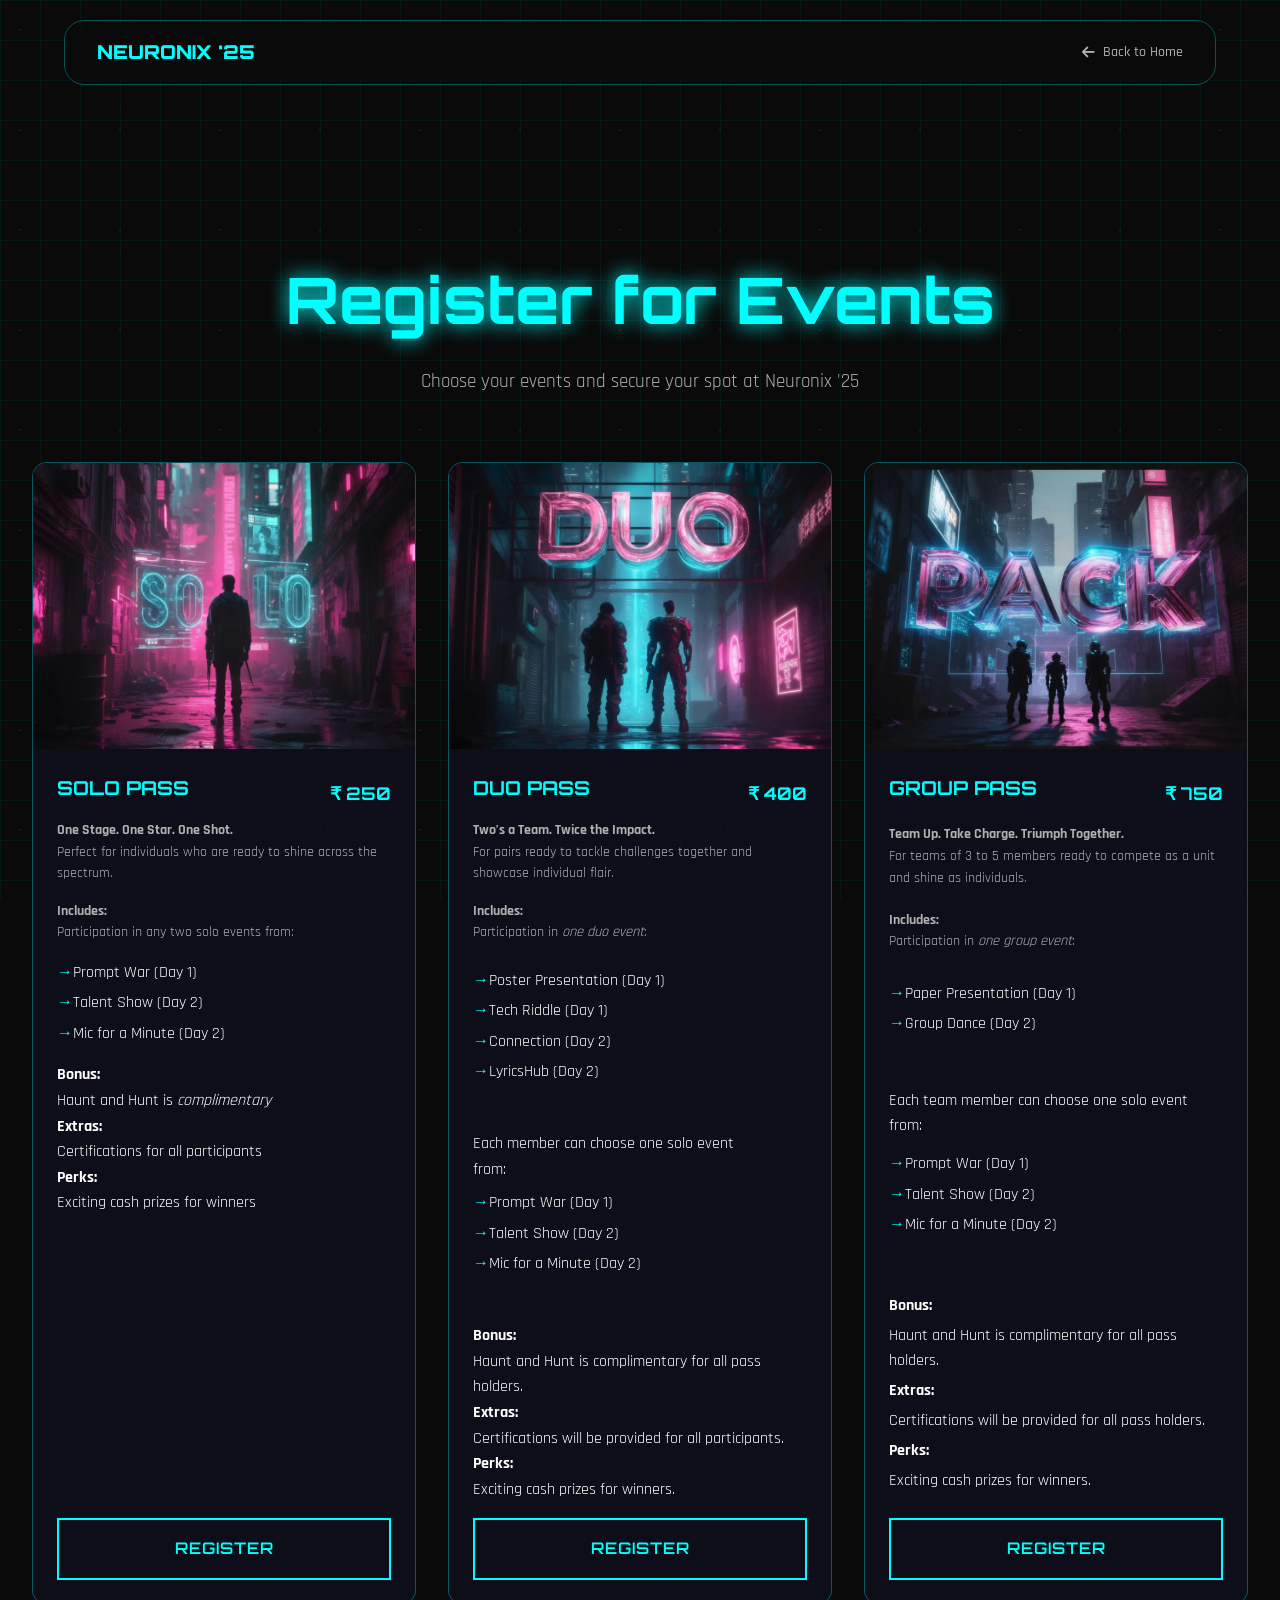
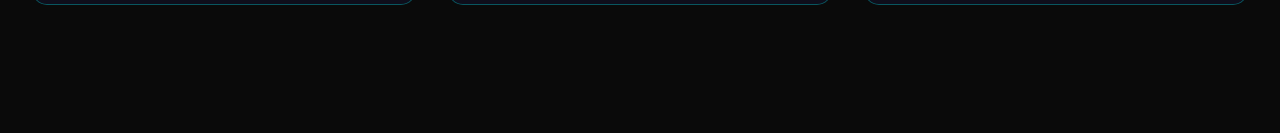
==== commit ba6208b9: "changes in alignment" ====
--- a/event-register.html
+++ b/event-register.html
@@ -97,7 +97,7 @@
 
         .nav-logo {
             font-family: var(--font-primary);
-            font-size: 1.5rem;
+            font-size: 1.2rem;
             font-weight: 900;
             color: var(--primary-cyan);
             text-decoration: none;
@@ -109,6 +109,7 @@
             font-weight: 500;
             transition: all 0.3s ease;
             display: flex;
+            font-size: 0.9rem;
             align-items: center;
             gap: 0.5rem;
         }
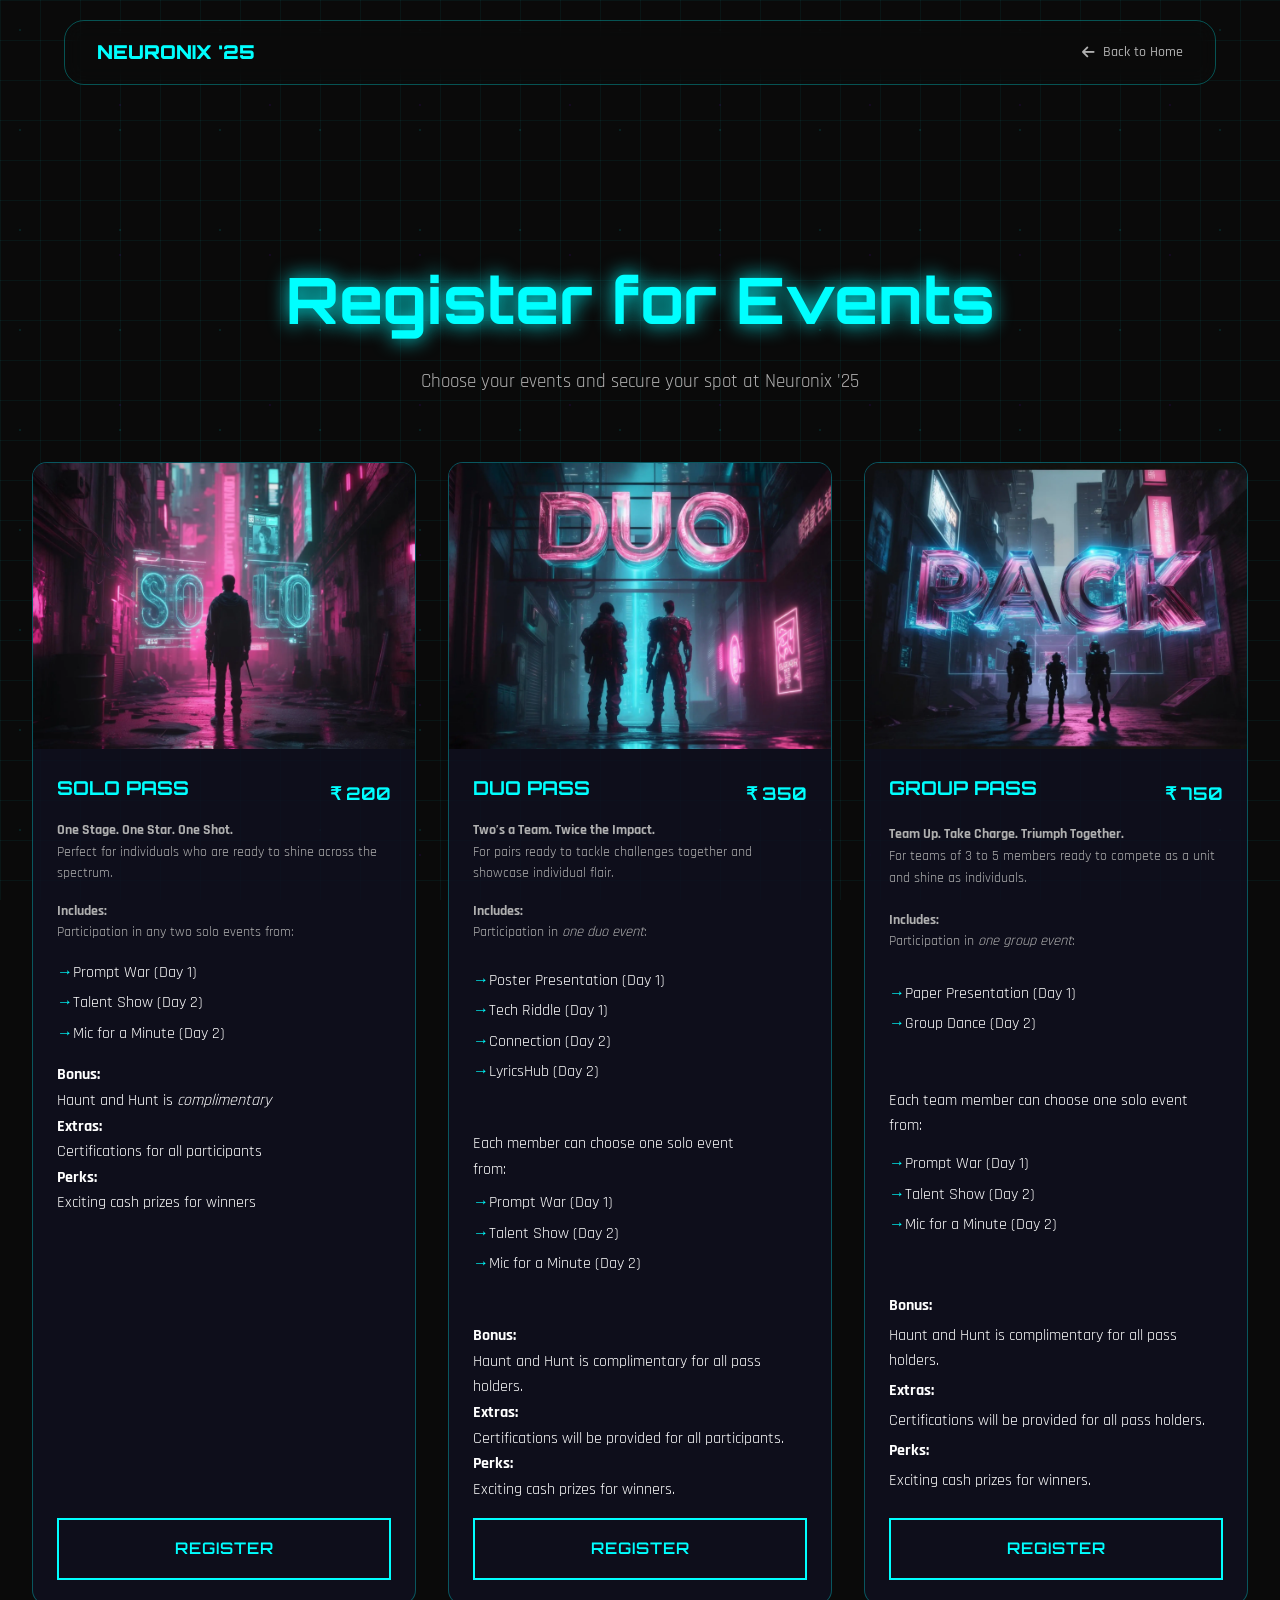
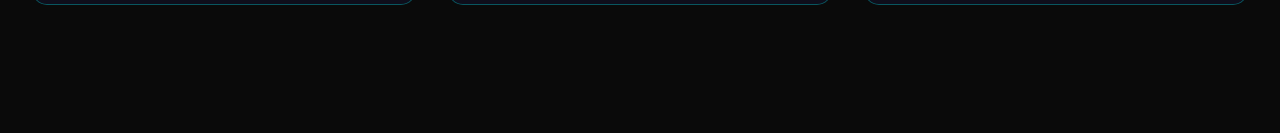
==== commit 8f3b2be2: "details changed" ====
--- a/event-register.html
+++ b/event-register.html
@@ -449,7 +449,7 @@
                         <div class="event-content">
                             <div class="event-title-row">
                                 <h3 class="event-title">SOLO PASS</h3>
-                                <span class="event-price">₹ 250</span>
+                                <span class="event-price">₹ 200</span>
                             </div>
                             <p class="event-description">
                                 <strong>One Stage. One Star. One Shot.</strong><br>
@@ -483,7 +483,7 @@
                     <div class="event-info">
                         <div class="event-title-row">
                                 <h3 class="event-title">DUO PASS</h3>
-                                <span class="event-price">₹ 400</span>
+                                <span class="event-price">₹ 350</span>
                         </div>
                         <p class="event-description">
                             <strong>Two’s a Team. Twice the Impact.</strong><br>
